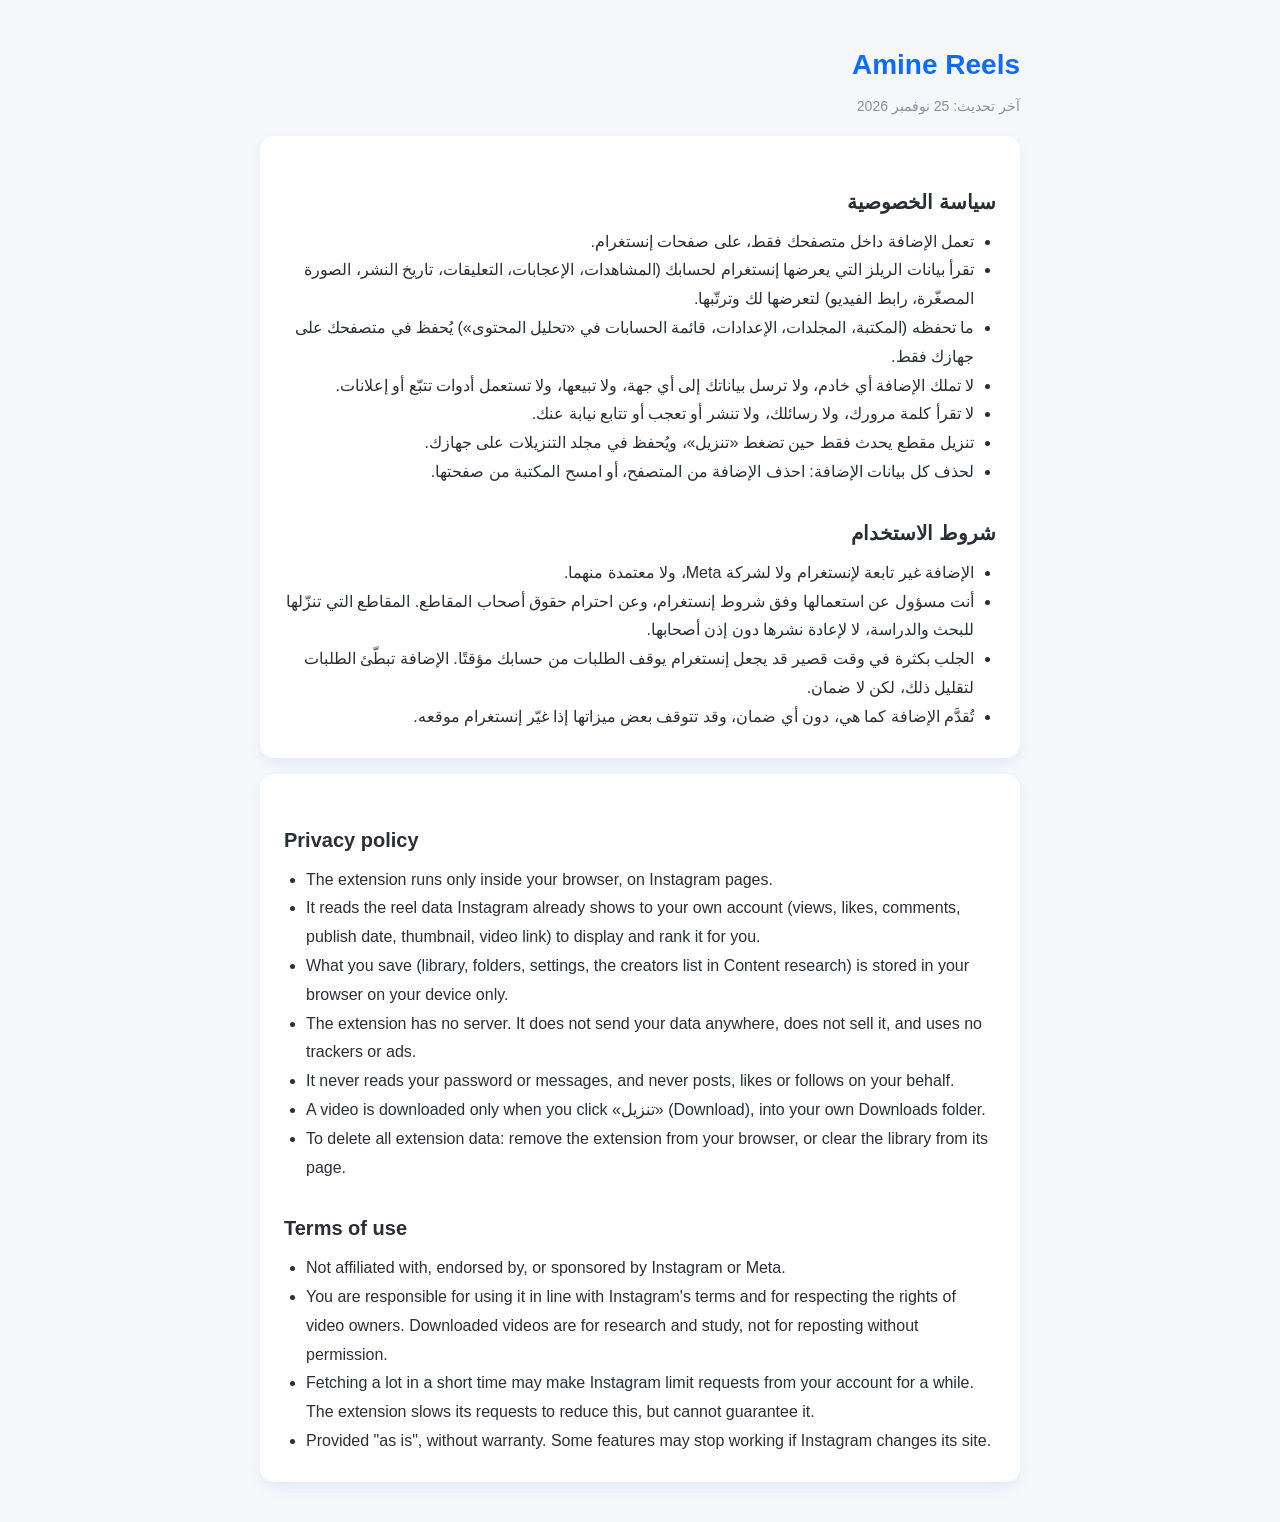
==== docs/privacy.html @ 8b8d1f1a "Amine Reels 1.6.2" ====
<!DOCTYPE html>
<html lang="ar" dir="rtl">
<head>
<meta charset="utf-8">
<meta name="viewport" content="width=device-width, initial-scale=1">
<title>Amine Reels — سياسة الخصوصية وشروط الاستخدام</title>
<style>
body{margin:0;background:#F5F7FA;color:#2A2E36;font:400 16px/1.8 -apple-system,"SF Arabic","Segoe UI",Tahoma,sans-serif}
main{max-width:760px;margin:40px auto;padding:0 20px}
h1{color:#0F6BFF;font-size:28px;margin:0 0 4px;font-weight:700}
h2{font-size:20px;font-weight:600;margin:28px 0 8px}
.card{background:#fff;border-radius:14px;padding:20px 24px;margin:16px 0;box-shadow:0 6px 16px -4px rgba(15,107,255,.12)}
.en{direction:ltr;text-align:left}
.muted{color:#8A919C;font-size:14px}
ul{padding-inline-start:22px;margin:6px 0}
</style>
</head>
<body><main>

<h1>Amine Reels</h1>
<div class="muted">آخر تحديث: 25 نوفمبر 2026</div>

<div class="card">
<h2>سياسة الخصوصية</h2>
<ul>
<li>تعمل الإضافة داخل متصفحك فقط، على صفحات إنستغرام.</li>
<li>تقرأ بيانات الريلز التي يعرضها إنستغرام لحسابك (المشاهدات، الإعجابات، التعليقات، تاريخ النشر، الصورة المصغّرة، رابط الفيديو) لتعرضها لك وترتّبها.</li>
<li>ما تحفظه (المكتبة، المجلدات، الإعدادات، قائمة الحسابات في «تحليل المحتوى») يُحفظ في متصفحك على جهازك فقط.</li>
<li>لا تملك الإضافة أي خادم، ولا ترسل بياناتك إلى أي جهة، ولا تبيعها، ولا تستعمل أدوات تتبّع أو إعلانات.</li>
<li>لا تقرأ كلمة مرورك، ولا رسائلك، ولا تنشر أو تعجب أو تتابع نيابة عنك.</li>
<li>تنزيل مقطع يحدث فقط حين تضغط «تنزيل»، ويُحفظ في مجلد التنزيلات على جهازك.</li>
<li>لحذف كل بيانات الإضافة: احذف الإضافة من المتصفح، أو امسح المكتبة من صفحتها.</li>
</ul>

<h2>شروط الاستخدام</h2>
<ul>
<li>الإضافة غير تابعة لإنستغرام ولا لشركة Meta، ولا معتمدة منهما.</li>
<li>أنت مسؤول عن استعمالها وفق شروط إنستغرام، وعن احترام حقوق أصحاب المقاطع. المقاطع التي تنزّلها للبحث والدراسة، لا لإعادة نشرها دون إذن أصحابها.</li>
<li>الجلب بكثرة في وقت قصير قد يجعل إنستغرام يوقف الطلبات من حسابك مؤقتًا. الإضافة تبطّئ الطلبات لتقليل ذلك، لكن لا ضمان.</li>
<li>تُقدَّم الإضافة كما هي، دون أي ضمان، وقد تتوقف بعض ميزاتها إذا غيّر إنستغرام موقعه.</li>
</ul>
</div>

<div class="card en">
<h2>Privacy policy</h2>
<ul>
<li>The extension runs only inside your browser, on Instagram pages.</li>
<li>It reads the reel data Instagram already shows to your own account (views, likes, comments, publish date, thumbnail, video link) to display and rank it for you.</li>
<li>What you save (library, folders, settings, the creators list in Content research) is stored in your browser on your device only.</li>
<li>The extension has no server. It does not send your data anywhere, does not sell it, and uses no trackers or ads.</li>
<li>It never reads your password or messages, and never posts, likes or follows on your behalf.</li>
<li>A video is downloaded only when you click «تنزيل» (Download), into your own Downloads folder.</li>
<li>To delete all extension data: remove the extension from your browser, or clear the library from its page.</li>
</ul>

<h2>Terms of use</h2>
<ul>
<li>Not affiliated with, endorsed by, or sponsored by Instagram or Meta.</li>
<li>You are responsible for using it in line with Instagram's terms and for respecting the rights of video owners. Downloaded videos are for research and study, not for reposting without permission.</li>
<li>Fetching a lot in a short time may make Instagram limit requests from your account for a while. The extension slows its requests to reduce this, but cannot guarantee it.</li>
<li>Provided "as is", without warranty. Some features may stop working if Instagram changes its site.</li>
</ul>
</div>

</main></body>
</html>
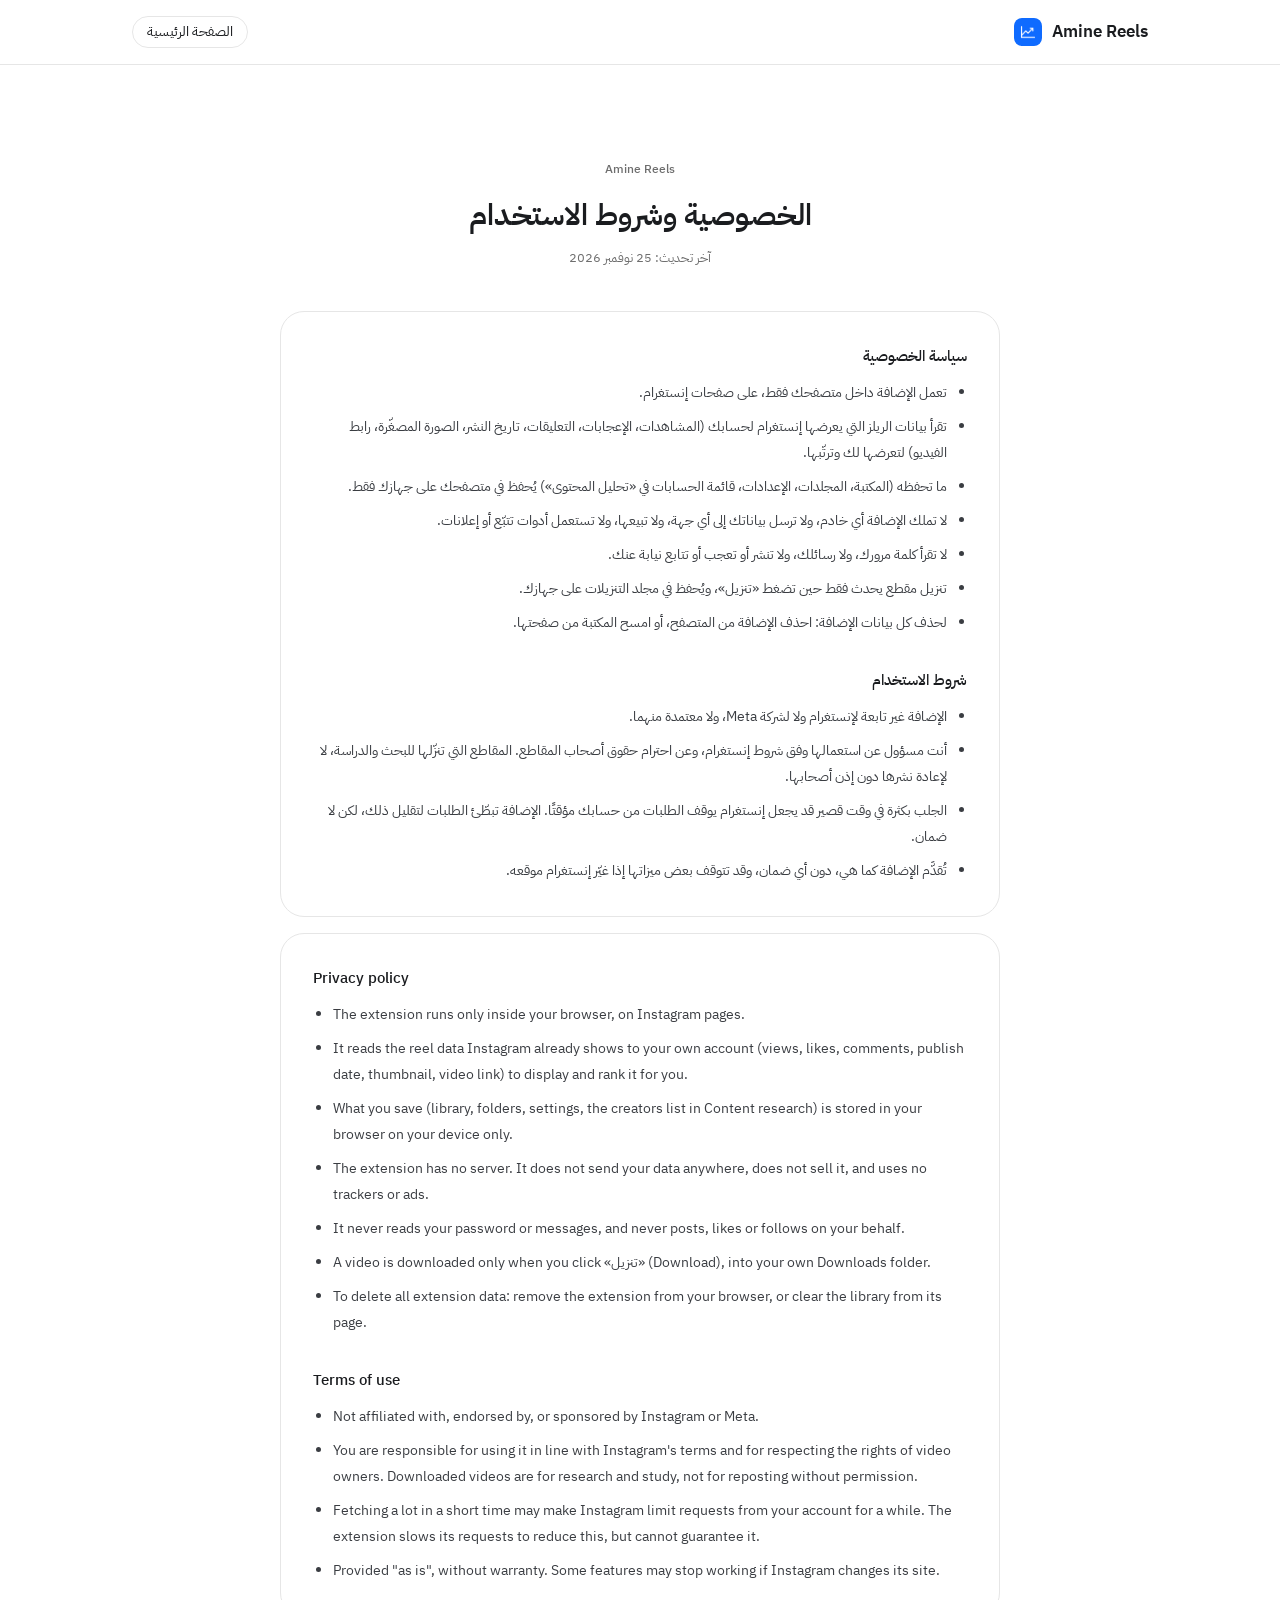
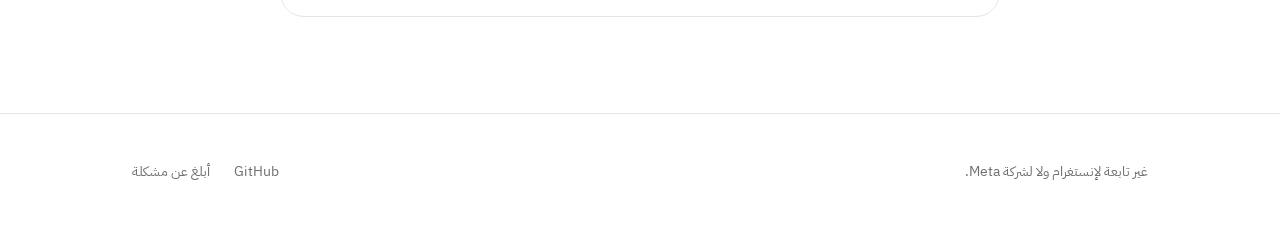
==== commit f9145616: "Amine Reels 1.6.3" ====
--- a/docs/privacy.html
+++ b/docs/privacy.html
@@ -4,20 +4,43 @@
 <meta charset="utf-8">
 <meta name="viewport" content="width=device-width, initial-scale=1">
 <title>Amine Reels — سياسة الخصوصية وشروط الاستخدام</title>
+<link rel="preconnect" href="https://fonts.googleapis.com">
+<link rel="preconnect" href="https://fonts.gstatic.com" crossorigin>
+<link href="https://fonts.googleapis.com/css2?family=IBM+Plex+Sans+Arabic:wght@400;500;600&display=swap" rel="stylesheet">
+<link rel="icon" href="icon.png">
 <style>
-body{margin:0;background:#F5F7FA;color:#2A2E36;font:400 16px/1.8 -apple-system,"SF Arabic","Segoe UI",Tahoma,sans-serif}
-main{max-width:760px;margin:40px auto;padding:0 20px}
-h1{color:#0F6BFF;font-size:28px;margin:0 0 4px;font-weight:700}
-h2{font-size:20px;font-weight:600;margin:28px 0 8px}
-.card{background:#fff;border-radius:14px;padding:20px 24px;margin:16px 0;box-shadow:0 6px 16px -4px rgba(15,107,255,.12)}
+:root{--fg:#1A1C1F;--mut:#6E6E6E;--muted:#F4F4F4;--line:#E6E6E6;--blue:#0F6BFF}
+*{box-sizing:border-box}
+body{margin:0;background:#fff;color:var(--fg);font:400 15px/26px "IBM Plex Sans Arabic",-apple-system,"SF Arabic","Segoe UI",Tahoma,sans-serif;-webkit-font-smoothing:antialiased}
+a{color:inherit;text-decoration:none}
+header{position:sticky;top:0;z-index:50;border-bottom:1px solid var(--line);background:rgba(255,255,255,.85);-webkit-backdrop-filter:blur(12px);backdrop-filter:blur(12px)}
+.hc{max-width:1080px;margin:0 auto;padding:0 32px;height:64px;display:flex;align-items:center;gap:24px}
+.brand{display:flex;align-items:center;gap:10px;font-size:17px;font-weight:600;direction:ltr}
+.brand img{width:28px;height:28px;border-radius:8px}
+.back{margin-inline-start:auto;height:32px;padding:0 14px;border:1px solid var(--line);border-radius:999px;font-size:14px;line-height:30px}
+.back:hover{background:var(--muted)}
+main{max-width:760px;margin:0 auto;padding:96px 20px}
+.eyebrow{margin:0;font-size:12px;line-height:16px;font-weight:500;color:var(--mut);text-align:center}
+h1{margin:16px 0 0;text-align:center;font-size:30px;line-height:44px;font-weight:600}
+.muted{text-align:center;color:var(--mut);font-size:13px;margin-top:8px}
+.card{border:1px solid var(--line);border-radius:24px;padding:32px;margin-top:40px}
+.card+.card{margin-top:16px}
+h2{font-size:15px;line-height:24px;font-weight:500;margin:0 0 12px}
+ul+h2{margin-top:32px}
+ul{margin:0;padding-inline-start:20px;color:#3A3D42;font-size:14px}
+li+li{margin-top:8px}
 .en{direction:ltr;text-align:left}
-.muted{color:#8A919C;font-size:14px}
-ul{padding-inline-start:22px;margin:6px 0}
+footer{border-top:1px solid var(--line)}
+.fc{max-width:1080px;margin:0 auto;padding:48px 32px;display:flex;justify-content:space-between;gap:24px;flex-wrap:wrap;font-size:14px;line-height:20px;color:var(--mut)}
+.fc nav{display:flex;gap:24px}.fc a:hover{color:var(--fg)}
+@media (max-width:640px){.hc,.fc{padding-inline:20px}main{padding:56px 20px}.card{padding:24px 20px}}
 </style>
 </head>
-<body><main>
-
-<h1>Amine Reels</h1>
+<body>
+<header><div class="hc"><a class="brand" href="index.html"><img src="icon.png" alt="">Amine Reels</a><a class="back" href="index.html">الصفحة الرئيسية</a></div></header>
+<main>
+<p class="eyebrow">Amine Reels</p>
+<h1>الخصوصية وشروط الاستخدام</h1>
 <div class="muted">آخر تحديث: 25 نوفمبر 2026</div>
 
 <div class="card">
@@ -62,5 +85,7 @@
 </ul>
 </div>
 
-</main></body>
+</main>
+<footer><div class="fc"><span>غير تابعة لإنستغرام ولا لشركة Meta.</span><nav><a href="https://github.com/aminellkadaoui/amine-reels">GitHub</a><a href="https://github.com/aminellkadaoui/amine-reels/issues">أبلغ عن مشكلة</a></nav></div></footer>
+</body>
 </html>
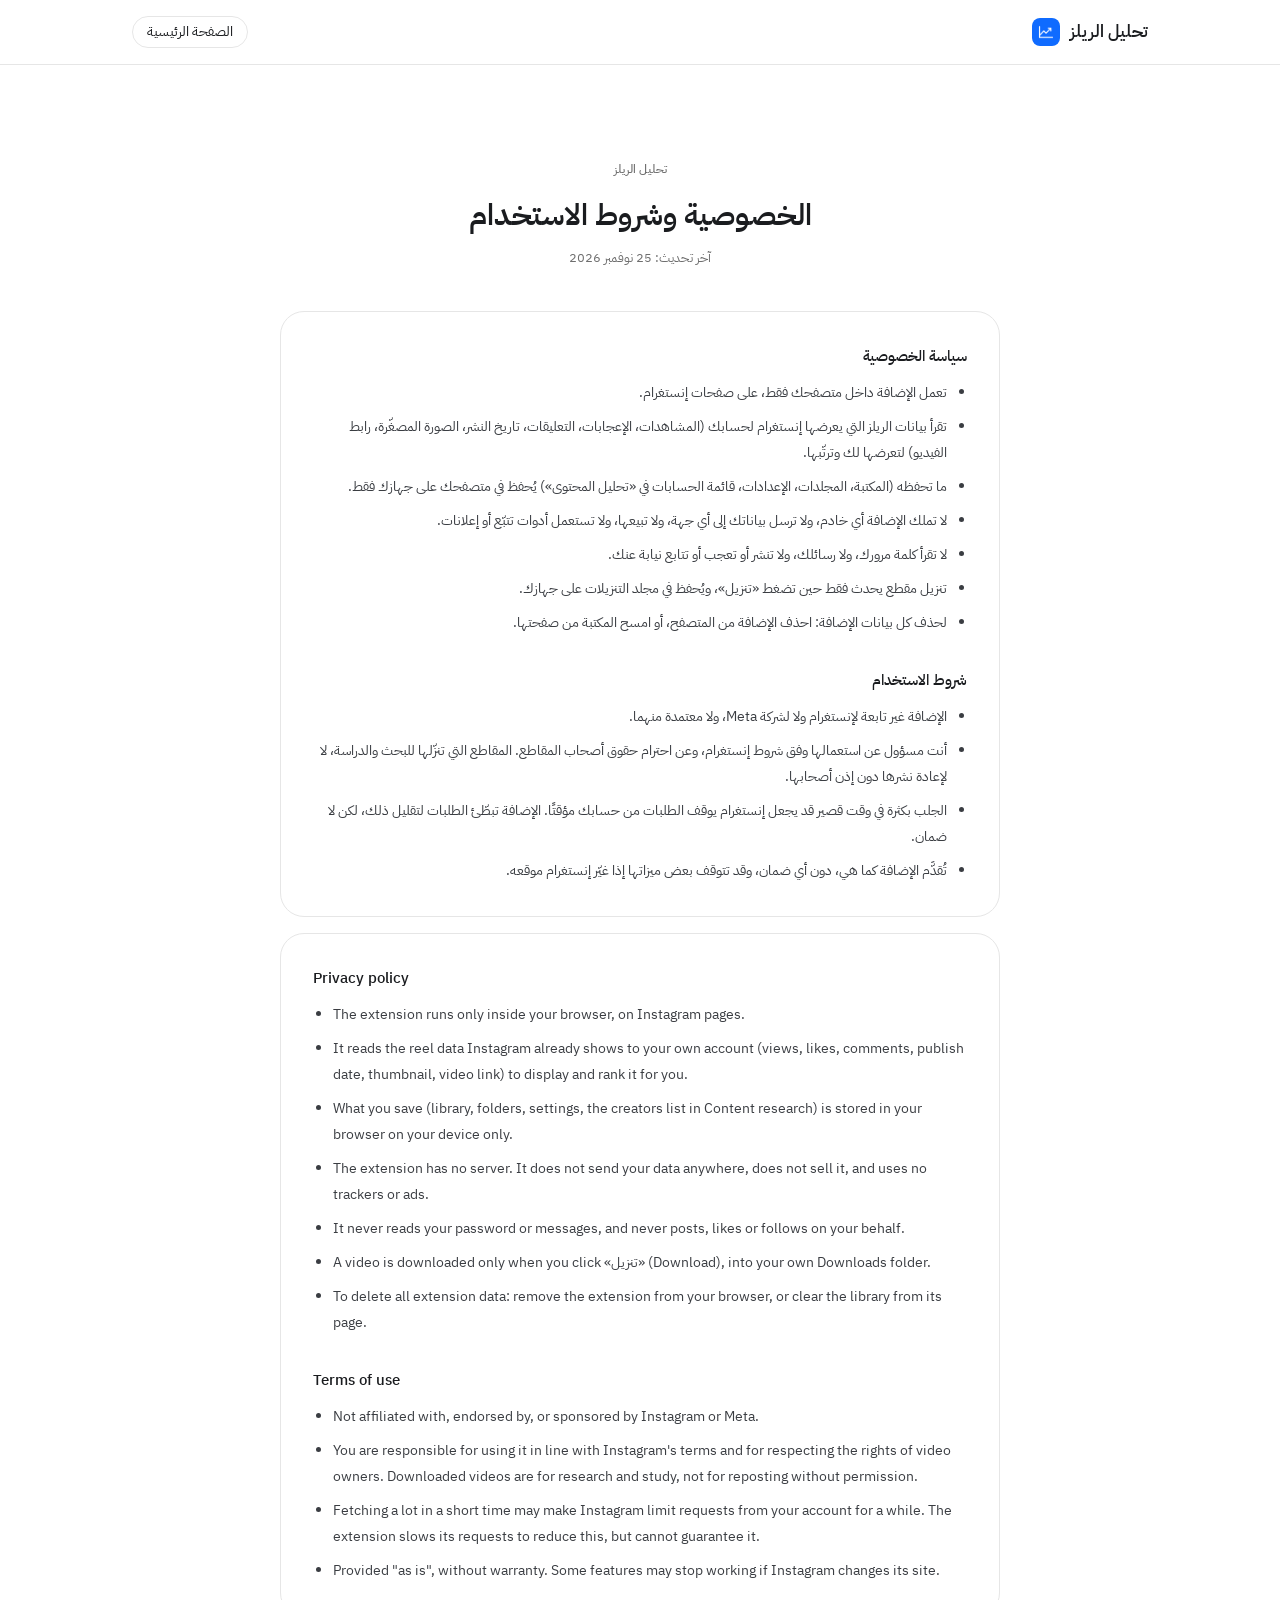
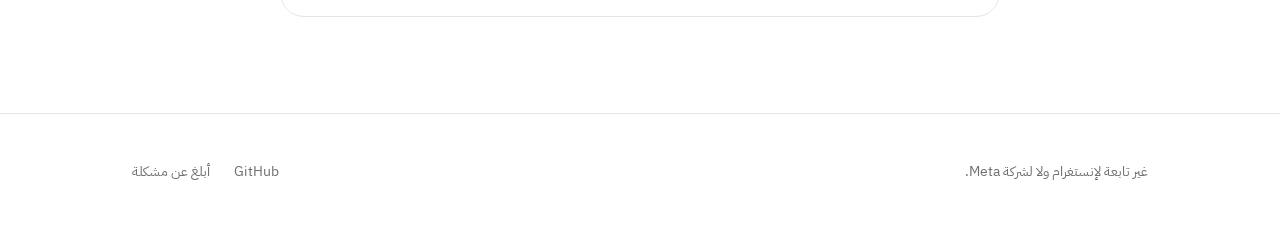
==== commit 638d1e48: "Reels Analysis 1.7.0" ====
--- a/docs/privacy.html
+++ b/docs/privacy.html
@@ -3,7 +3,7 @@
 <head>
 <meta charset="utf-8">
 <meta name="viewport" content="width=device-width, initial-scale=1">
-<title>Amine Reels — سياسة الخصوصية وشروط الاستخدام</title>
+<title>تحليل الريلز — سياسة الخصوصية وشروط الاستخدام</title>
 <link rel="preconnect" href="https://fonts.googleapis.com">
 <link rel="preconnect" href="https://fonts.gstatic.com" crossorigin>
 <link href="https://fonts.googleapis.com/css2?family=IBM+Plex+Sans+Arabic:wght@400;500;600&display=swap" rel="stylesheet">
@@ -37,9 +37,9 @@
 </style>
 </head>
 <body>
-<header><div class="hc"><a class="brand" href="index.html"><img src="icon.png" alt="">Amine Reels</a><a class="back" href="index.html">الصفحة الرئيسية</a></div></header>
+<header><div class="hc"><a class="brand" href="index.html"><img src="icon.png" alt="">تحليل الريلز</a><a class="back" href="index.html">الصفحة الرئيسية</a></div></header>
 <main>
-<p class="eyebrow">Amine Reels</p>
+<p class="eyebrow">تحليل الريلز</p>
 <h1>الخصوصية وشروط الاستخدام</h1>
 <div class="muted">آخر تحديث: 25 نوفمبر 2026</div>
 
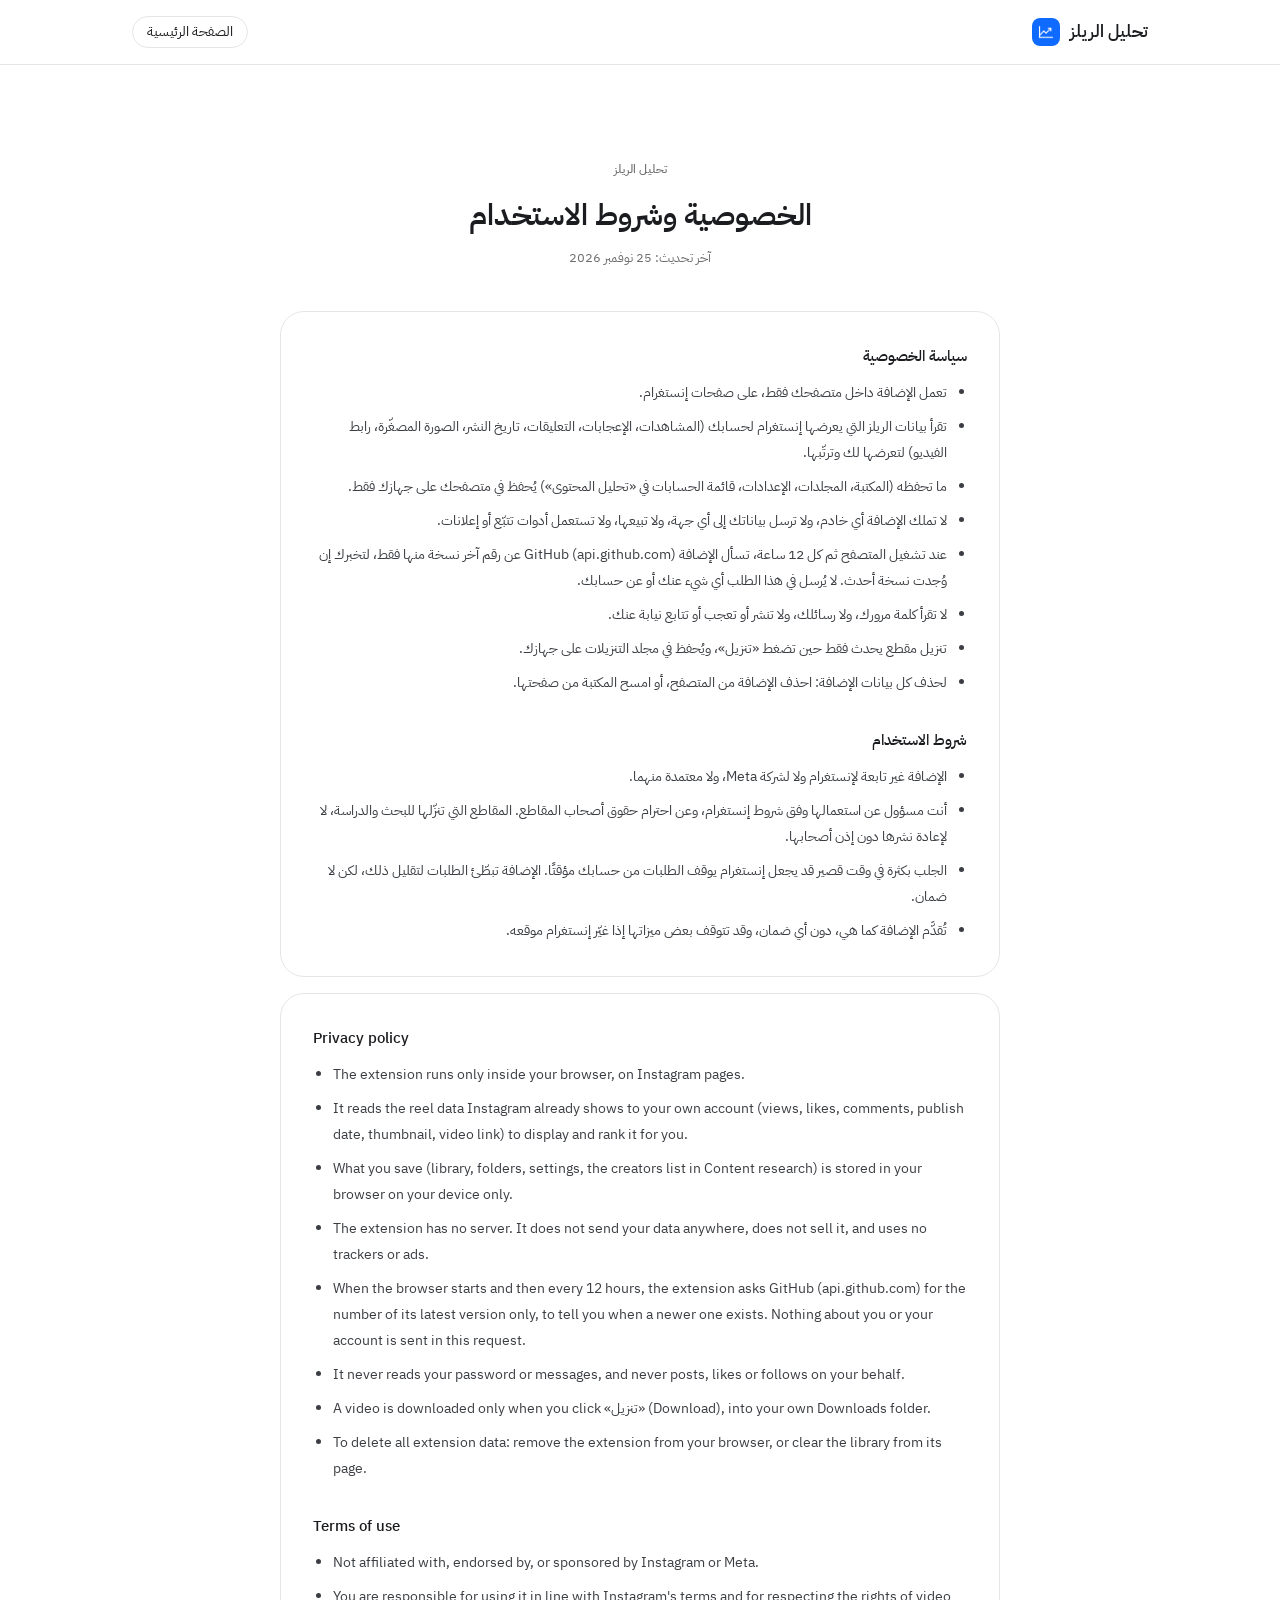
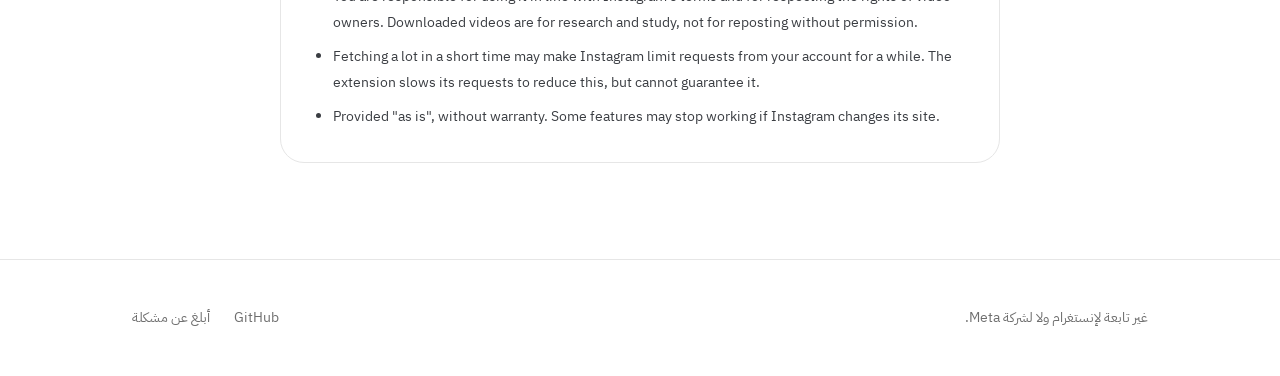
==== commit 25fa3738: "Reels Analysis 1.8.0" ====
--- a/docs/privacy.html
+++ b/docs/privacy.html
@@ -50,6 +50,7 @@
 <li>تقرأ بيانات الريلز التي يعرضها إنستغرام لحسابك (المشاهدات، الإعجابات، التعليقات، تاريخ النشر، الصورة المصغّرة، رابط الفيديو) لتعرضها لك وترتّبها.</li>
 <li>ما تحفظه (المكتبة، المجلدات، الإعدادات، قائمة الحسابات في «تحليل المحتوى») يُحفظ في متصفحك على جهازك فقط.</li>
 <li>لا تملك الإضافة أي خادم، ولا ترسل بياناتك إلى أي جهة، ولا تبيعها، ولا تستعمل أدوات تتبّع أو إعلانات.</li>
+<li>عند تشغيل المتصفح ثم كل 12 ساعة، تسأل الإضافة GitHub (api.github.com) عن رقم آخر نسخة منها فقط، لتخبرك إن وُجدت نسخة أحدث. لا يُرسل في هذا الطلب أي شيء عنك أو عن حسابك.</li>
 <li>لا تقرأ كلمة مرورك، ولا رسائلك، ولا تنشر أو تعجب أو تتابع نيابة عنك.</li>
 <li>تنزيل مقطع يحدث فقط حين تضغط «تنزيل»، ويُحفظ في مجلد التنزيلات على جهازك.</li>
 <li>لحذف كل بيانات الإضافة: احذف الإضافة من المتصفح، أو امسح المكتبة من صفحتها.</li>
@@ -71,6 +72,7 @@
 <li>It reads the reel data Instagram already shows to your own account (views, likes, comments, publish date, thumbnail, video link) to display and rank it for you.</li>
 <li>What you save (library, folders, settings, the creators list in Content research) is stored in your browser on your device only.</li>
 <li>The extension has no server. It does not send your data anywhere, does not sell it, and uses no trackers or ads.</li>
+<li>When the browser starts and then every 12 hours, the extension asks GitHub (api.github.com) for the number of its latest version only, to tell you when a newer one exists. Nothing about you or your account is sent in this request.</li>
 <li>It never reads your password or messages, and never posts, likes or follows on your behalf.</li>
 <li>A video is downloaded only when you click «تنزيل» (Download), into your own Downloads folder.</li>
 <li>To delete all extension data: remove the extension from your browser, or clear the library from its page.</li>
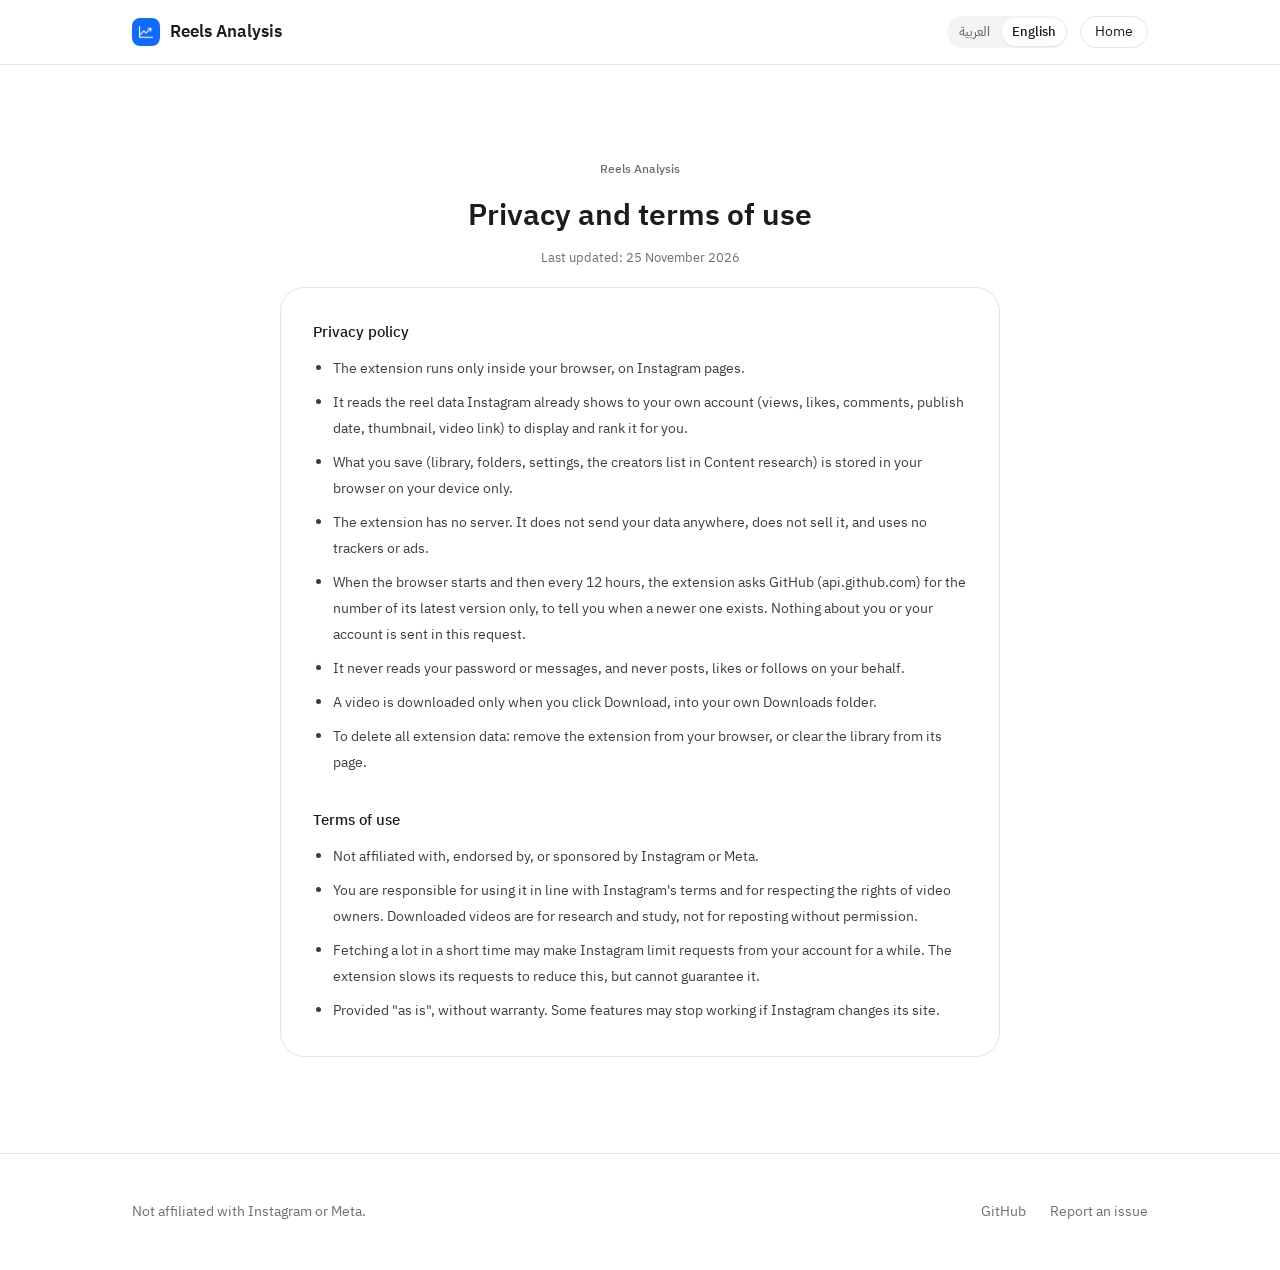
==== commit 7ed60b00: "Reels Analysis 1.9.0" ====
--- a/docs/privacy.html
+++ b/docs/privacy.html
@@ -8,6 +8,14 @@
 <link rel="preconnect" href="https://fonts.gstatic.com" crossorigin>
 <link href="https://fonts.googleapis.com/css2?family=IBM+Plex+Sans+Arabic:wght@400;500;600&display=swap" rel="stylesheet">
 <link rel="icon" href="icon.png">
+<script>
+(function(d){var l,q=(location.search.match(/[?&]lang=(ar|en)\b/)||[])[1];
+  try{l=q||localStorage.getItem('ra-lang');if(q)localStorage.setItem('ra-lang',q);}catch(e){l=q;}
+  if(l!=='ar'&&l!=='en')l=/^ar/i.test((navigator.languages&&navigator.languages[0])||navigator.language||'')?'ar':'en';
+  d.lang=l;d.dir=l==='ar'?'rtl':'ltr';
+  if(l==='en')document.title='Reels Analysis — Privacy policy and terms of use';
+})(document.documentElement);
+</script>
 <style>
 :root{--fg:#1A1C1F;--mut:#6E6E6E;--muted:#F4F4F4;--line:#E6E6E6;--blue:#0F6BFF}
 *{box-sizing:border-box}
@@ -15,9 +23,10 @@
 a{color:inherit;text-decoration:none}
 header{position:sticky;top:0;z-index:50;border-bottom:1px solid var(--line);background:rgba(255,255,255,.85);-webkit-backdrop-filter:blur(12px);backdrop-filter:blur(12px)}
 .hc{max-width:1080px;margin:0 auto;padding:0 32px;height:64px;display:flex;align-items:center;gap:24px}
-.brand{display:flex;align-items:center;gap:10px;font-size:17px;font-weight:600;direction:ltr}
+.brand{display:flex;align-items:center;gap:10px;font-size:17px;font-weight:600}
 .brand img{width:28px;height:28px;border-radius:8px}
-.back{margin-inline-start:auto;height:32px;padding:0 14px;border:1px solid var(--line);border-radius:999px;font-size:14px;line-height:30px}
+.end{margin-inline-start:auto;display:flex;align-items:center;gap:12px}
+.back{height:32px;padding:0 14px;border:1px solid var(--line);border-radius:999px;font-size:14px;line-height:30px}
 .back:hover{background:var(--muted)}
 main{max-width:760px;margin:0 auto;padding:96px 20px}
 .eyebrow{margin:0;font-size:12px;line-height:16px;font-weight:500;color:var(--mut);text-align:center}
@@ -29,21 +38,25 @@
 ul+h2{margin-top:32px}
 ul{margin:0;padding-inline-start:20px;color:#3A3D42;font-size:14px}
 li+li{margin-top:8px}
-.en{direction:ltr;text-align:left}
+html[lang=ar] [data-only=en],html[lang=en] [data-only=ar]{display:none}
+.lsw{display:inline-flex;gap:2px;padding:2px;height:32px;border-radius:999px;background:var(--muted)}
+.lsw button{height:28px;padding:0 10px;border:0;border-radius:999px;background:transparent;font:500 13px/28px "IBM Plex Sans Arabic",-apple-system,"Segoe UI",sans-serif;color:var(--mut);cursor:pointer;white-space:nowrap}
+.lsw button:hover{color:#1A1C1F}
+.lsw button.on{background:#fff;color:var(--fg);box-shadow:0 1px 2px rgba(20,24,27,.08);cursor:default}
 footer{border-top:1px solid var(--line)}
 .fc{max-width:1080px;margin:0 auto;padding:48px 32px;display:flex;justify-content:space-between;gap:24px;flex-wrap:wrap;font-size:14px;line-height:20px;color:var(--mut)}
 .fc nav{display:flex;gap:24px}.fc a:hover{color:var(--fg)}
-@media (max-width:640px){.hc,.fc{padding-inline:20px}main{padding:56px 20px}.card{padding:24px 20px}}
+@media (max-width:640px){.hc,.fc{padding-inline:20px}.hc{gap:12px}.brand{white-space:nowrap}.end{gap:8px}.lsw{padding:0;background:transparent}.lsw button.on{display:none}.lsw button{height:32px;line-height:30px;padding:0 10px;border:1px solid var(--line);color:var(--fg)}main{padding:56px 20px}.card{padding:24px 20px}}
 </style>
 </head>
 <body>
-<header><div class="hc"><a class="brand" href="index.html"><img src="icon.png" alt="">تحليل الريلز</a><a class="back" href="index.html">الصفحة الرئيسية</a></div></header>
+<header><div class="hc"><a class="brand" href="index.html"><img src="icon.png" alt=""><span data-only="ar">تحليل الريلز</span><span data-only="en">Reels Analysis</span></a><div class="end"><div class="lsw" role="group" aria-label="Language / اللغة"><button type="button" data-lang="ar" lang="ar">العربية</button><button type="button" data-lang="en" lang="en">English</button></div><a class="back" href="index.html"><span data-only="ar">الصفحة الرئيسية</span><span data-only="en">Home</span></a></div></div></header>
 <main>
-<p class="eyebrow">تحليل الريلز</p>
-<h1>الخصوصية وشروط الاستخدام</h1>
-<div class="muted">آخر تحديث: 25 نوفمبر 2026</div>
+<p class="eyebrow"><span data-only="ar">تحليل الريلز</span><span data-only="en">Reels Analysis</span></p>
+<h1><span data-only="ar">الخصوصية وشروط الاستخدام</span><span data-only="en">Privacy and terms of use</span></h1>
+<div class="muted"><span data-only="ar">آخر تحديث: 25 نوفمبر 2026</span><span data-only="en">Last updated: 25 November 2026</span></div>
 
-<div class="card">
+<div class="card" data-only="ar" lang="ar">
 <h2>سياسة الخصوصية</h2>
 <ul>
 <li>تعمل الإضافة داخل متصفحك فقط، على صفحات إنستغرام.</li>
@@ -65,7 +78,7 @@
 </ul>
 </div>
 
-<div class="card en">
+<div class="card" data-only="en" lang="en">
 <h2>Privacy policy</h2>
 <ul>
 <li>The extension runs only inside your browser, on Instagram pages.</li>
@@ -74,7 +87,7 @@
 <li>The extension has no server. It does not send your data anywhere, does not sell it, and uses no trackers or ads.</li>
 <li>When the browser starts and then every 12 hours, the extension asks GitHub (api.github.com) for the number of its latest version only, to tell you when a newer one exists. Nothing about you or your account is sent in this request.</li>
 <li>It never reads your password or messages, and never posts, likes or follows on your behalf.</li>
-<li>A video is downloaded only when you click «تنزيل» (Download), into your own Downloads folder.</li>
+<li>A video is downloaded only when you click Download, into your own Downloads folder.</li>
 <li>To delete all extension data: remove the extension from your browser, or clear the library from its page.</li>
 </ul>
 
@@ -88,6 +101,23 @@
 </div>
 
 </main>
-<footer><div class="fc"><span>غير تابعة لإنستغرام ولا لشركة Meta.</span><nav><a href="https://github.com/aminellkadaoui/amine-reels">GitHub</a><a href="https://github.com/aminellkadaoui/amine-reels/issues">أبلغ عن مشكلة</a></nav></div></footer>
+<footer><div class="fc"><span><span data-only="ar">غير تابعة لإنستغرام ولا لشركة Meta.</span><span data-only="en">Not affiliated with Instagram or Meta.</span></span><nav><a href="https://github.com/aminellkadaoui/amine-reels">GitHub</a><a href="https://github.com/aminellkadaoui/amine-reels/issues"><span data-only="ar">أبلغ عن مشكلة</span><span data-only="en">Report an issue</span></a></nav></div></footer>
+<script>
+(function(){
+  var d=document.documentElement,T={ar:'تحليل الريلز — سياسة الخصوصية وشروط الاستخدام',en:'Reels Analysis — Privacy policy and terms of use'};
+  function apply(l){
+    d.lang=l;d.dir=l==='ar'?'rtl':'ltr';document.title=T[l];
+    var b=document.querySelectorAll('.lsw button');
+    for(var i=0;i<b.length;i++){var on=b[i].getAttribute('data-lang')===l;b[i].className=on?'on':'';b[i].setAttribute('aria-pressed',on);}
+  }
+  document.querySelector('.lsw').addEventListener('click',function(e){
+    var b=e.target.closest('button');if(!b)return;var l=b.getAttribute('data-lang');
+    try{localStorage.setItem('ra-lang',l);}catch(x){}
+    if(/[?&]lang=/.test(location.search)&&history.replaceState){var u=new URL(location.href);u.searchParams.set('lang',l);history.replaceState(null,'',u);}
+    apply(l);
+  });
+  apply(d.lang==='en'?'en':'ar');
+})();
+</script>
 </body>
 </html>
